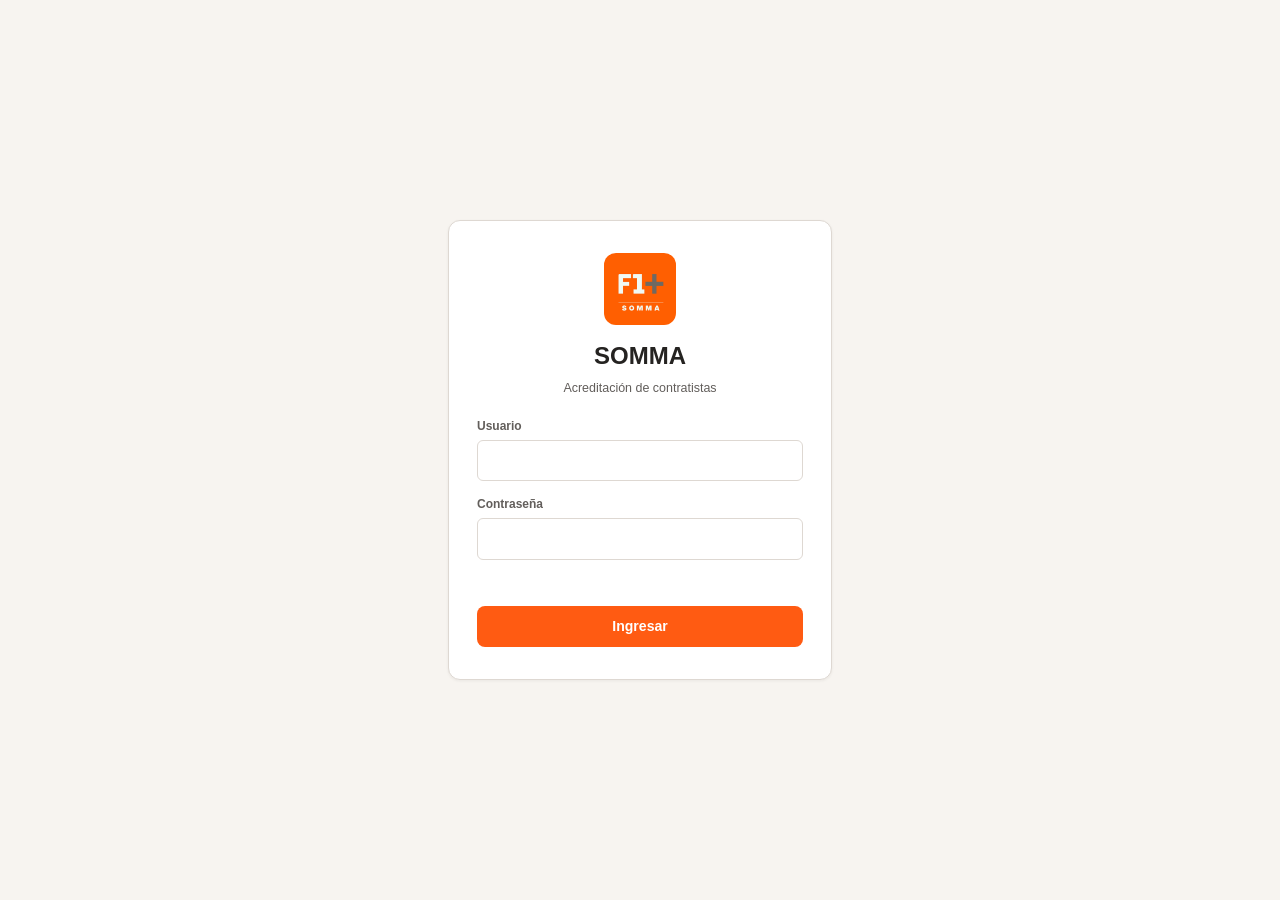
==== documentos-campo.html @ 143471c2 "Agrega login con usuario y contraseña (Supabase Auth) y acceso por contrata Co-Authored-By: Claude S" ====
<!doctype html>
<html lang="es">
<head>
  <meta charset="utf-8">
  <meta name="viewport" content="width=device-width, initial-scale=1">
  <title>SOMMA | Documentos de Campo</title>
  <meta name="description" content="Documentos de campo de F1 Services & Solutions.">
  <link rel="icon" href="assets/logo.png" type="image/png">
  <link rel="stylesheet" href="css/styles.css">
  <script src="js/supabase.js"></script>
  <script>requerirSesion();</script>
</head>
<body>
  <header class="topbar">
    <div class="topbar-inner">
      <a class="brand" href="index.html">
        <img src="assets/logo.png" alt="F1+ SOMMA" width="40" height="40">
        <span class="brand-text">
          <strong>SOMMA</strong>
          <small>Acreditación de contratistas</small>
        </span>
      </a>
      <button class="menu-toggle" aria-label="Abrir menú" aria-expanded="false" aria-controls="menu">
        <svg viewBox="0 0 24 24" width="24" height="24" fill="none" stroke="currentColor" stroke-width="1.8" stroke-linecap="round"><path d="M4 7h16M4 12h16M4 17h16"/></svg>
      </button>
      <nav class="toplinks" aria-label="Enlaces generales">
        <a href="index.html">Inicio</a>
        <a href="index.html#avisos">Avisos</a>
        <a href="index.html#contacto">Contáctenos</a>
      </nav>
    </div>
    <nav class="tabsbar" id="menu" aria-label="Menú principal">
      <a href="index.html" class="tab">Inicio</a>
      <a href="generar-listado.html" class="tab">Generar listado</a>
      <a href="ingreso-datos.html" class="tab">Ingreso de datos</a>
      <a href="#" class="tab">Auditorías</a>
      <a href="documentos-campo.html" class="tab active" aria-current="page">Documentos de Campo</a>
    </nav>
  </header>

  <main>
    <div class="page-head">
      <div class="title-row">
        <svg viewBox="0 0 24 24" width="22" height="22" fill="none" stroke="currentColor" stroke-width="1.8" stroke-linecap="round" aria-hidden="true"><path d="M8 6h12M8 12h12M8 18h12M4 6h.01M4 12h.01M4 18h.01"/></svg>
        <h1>Documentos de Campo</h1>
      </div>
    </div>

    <form class="card form-card" id="form-campo" novalidate>
      <section class="form-section" aria-labelledby="sec-actividad">
        <h2 id="sec-actividad">Datos de la actividad</h2>
        <div class="form-grid">
          <div class="field span-2">
            <label for="actividad">Actividad <span class="req" aria-hidden="true">*</span></label>
            <input type="text" id="actividad" name="actividad" autocomplete="off" required>
            <p class="field-error" role="alert"></p>
          </div>
          <div class="field span-2">
            <label for="site">Site <span class="req" aria-hidden="true">*</span></label>
            <input type="text" id="site" name="site" autocomplete="off" required>
            <p class="field-error" role="alert"></p>
          </div>
          <div class="field">
            <label for="fecha">Fecha <span class="req" aria-hidden="true">*</span></label>
            <input type="date" id="fecha" name="fecha" required>
            <p class="field-error" role="alert"></p>
          </div>
          <div class="field">
            <label for="alto-riesgo">¿Trabajo de alto riesgo? <span class="req" aria-hidden="true">*</span></label>
            <select id="alto-riesgo" name="altoRiesgo" required>
              <option value="">Elige una opción...</option>
              <option value="si">Sí</option>
              <option value="no">No</option>
            </select>
            <p class="field-error" role="alert"></p>
          </div>
        </div>
      </section>

      <section class="form-section" id="sec-docs" aria-labelledby="sec-docs-titulo" hidden>
        <h2 id="sec-docs-titulo">Documentos a anexar</h2>
        <p class="muted small docs-ayuda">Formato PDF o imagen (JPG, PNG, WEBP). Máximo 10 MB por archivo.</p>
        <div class="form-grid" id="docs-lista"></div>
      </section>

      <div class="form-actions">
        <p class="form-status" id="form-status" role="status" aria-live="polite"></p>
        <button type="reset" class="btn-ghost">Limpiar</button>
        <button type="submit" class="btn-primary">Guardar documentos</button>
      </div>
    </form>
  </main>

  <footer class="footer">
    <p>&copy; <span id="year"></span> F1 Services &amp; Solutions · SOMMA</p>
  </footer>

  <script src="js/common.js"></script>
  <script src="js/campo.js"></script>
</body>
</html>
---- css/styles.css ----
/* Paleta tomada de inventario-ti (F1+) */
:root {
  --f1-orange: #ff5b12;
  --f1-orange-dark: #e14e08;
  --f1-ink: #252321;
  --f1-stone: #625e5b;
  --f1-stone-dark: #5e5a57;
  --f1-cream: #f7f4f0;
  --f1-border: #ded8d2;
  --f1-blue: #68aadf;
  --f1-tag: #ede8e2;

  /* Tonos de estado usados en inventario-ti */
  --ok: #10b981;
  --ok-bg: #d1fae5;
  --ok-text: #047857;
  --warn-bg: #fef3c7;
  --warn-text: #b45309;
  --bad: #ef4444;
  --bad-text: #b91c1c;
  --bad-bg: #fee2e2;
  --bad-soft: #fef2f2;
  --bad-border: #fee2e2;
}

* { box-sizing: border-box; }

body {
  margin: 0;
  background: var(--f1-cream);
  color: var(--f1-ink);
  font-family: Arial, Helvetica, sans-serif;
  line-height: 1.45;
}

h1, h2, p, ul { margin: 0; }
ul { padding: 0; list-style: none; }
button { font: inherit; cursor: pointer; }
a { color: inherit; }

.muted { color: var(--f1-stone); }
.small { font-size: 0.78rem; }

/* ---------- Cabecera ---------- */
.topbar { background: var(--f1-stone-dark); color: #fff; }
.topbar-inner {
  display: flex;
  align-items: center;
  justify-content: space-between;
  gap: 1rem;
  max-width: 80rem;
  margin: 0 auto;
  padding: 0.75rem 1.25rem;
}
.brand { display: flex; align-items: center; gap: 0.75rem; text-decoration: none; }
.brand img { border-radius: 8px; box-shadow: 0 1px 3px rgba(0, 0, 0, 0.25); }
.brand-text { display: grid; line-height: 1.15; }
.brand-text strong { font-size: 1rem; font-weight: 900; letter-spacing: 0.04em; }
.brand-text small { font-size: 0.6rem; text-transform: uppercase; letter-spacing: 0.18em; color: rgba(255, 255, 255, 0.5); }

.toplinks { display: flex; gap: 1.75rem; }
.toplinks a { color: rgba(255, 255, 255, 0.85); text-decoration: none; font-size: 0.9rem; font-weight: 600; }
.toplinks a:hover { color: #fff; }

.menu-toggle { display: none; background: none; border: 0; color: #fff; padding: 0.25rem; }

.tabsbar {
  display: flex;
  gap: 0.5rem;
  max-width: 80rem;
  margin: 0 auto;
  padding: 0 1.25rem;
  overflow-x: auto;
  border-top: 1px solid rgba(255, 255, 255, 0.1);
}
.tab {
  padding: 0.7rem 1.4rem;
  margin-top: 0.6rem;
  border-radius: 8px 8px 0 0;
  background: rgba(255, 255, 255, 0.1);
  color: rgba(255, 255, 255, 0.8);
  text-decoration: none;
  font-size: 0.88rem;
  font-weight: 600;
  white-space: nowrap;
}
.tab:hover { background: rgba(255, 255, 255, 0.18); color: #fff; }
.tab.active { background: var(--f1-orange); color: #fff; }

/* ---------- Página ---------- */
main { max-width: 80rem; margin: 0 auto; padding: 1.75rem 1.25rem 3rem; }

.page-head {
  display: flex;
  flex-wrap: wrap;
  align-items: center;
  justify-content: space-between;
  gap: 1rem;
  margin-bottom: 1.5rem;
}
.page-head h1 { font-size: 1.45rem; font-weight: 800; letter-spacing: 0.01em; }
.page-head p { color: var(--f1-stone); font-size: 0.85rem; }
.demo-tag {
  display: inline-block;
  margin-left: 0.5rem;
  padding: 0.15rem 0.55rem;
  border-radius: 999px;
  background: var(--f1-tag);
  color: var(--f1-stone);
  font-size: 0.65rem;
  font-weight: 700;
  letter-spacing: 0.06em;
  text-transform: uppercase;
  vertical-align: middle;
}
.page-actions { display: flex; flex-wrap: wrap; align-items: center; gap: 0.75rem; }

.btn-ghost, .btn-dark {
  display: inline-flex;
  align-items: center;
  gap: 0.45rem;
  padding: 0.6rem 1rem;
  border-radius: 8px;
  border: 0;
  font-size: 0.85rem;
  font-weight: 600;
}
.btn-ghost { background: transparent; color: var(--f1-stone); }
.btn-ghost:hover { color: var(--f1-ink); }
.btn-dark { background: var(--f1-ink); color: #fff; }
.btn-dark:hover { background: var(--f1-orange); }

.grid { display: grid; grid-template-columns: minmax(0, 1fr) 21rem; gap: 1.25rem; align-items: start; }

.card {
  background: #fff;
  border: 1px solid var(--f1-border);
  border-radius: 12px;
  box-shadow: 0 1px 3px rgba(37, 35, 33, 0.06);
}

/* ---------- Tabla ---------- */
.main-card { padding: 1.25rem 1.25rem 1rem; }

.tabs { display: flex; gap: 1.25rem; border-bottom: 1px solid var(--f1-border); margin-bottom: 1rem; overflow-x: auto; }
.tabbtn {
  display: inline-flex;
  align-items: center;
  gap: 0.5rem;
  padding: 0.5rem 0 0.8rem;
  background: none;
  border: 0;
  border-bottom: 2px solid transparent;
  color: var(--f1-stone);
  font-size: 0.9rem;
  font-weight: 600;
  white-space: nowrap;
}
.tabbtn.active { color: var(--f1-ink); border-bottom-color: var(--f1-orange); }

.pill { padding: 0.05rem 0.55rem; border-radius: 999px; font-size: 0.72rem; font-weight: 700; }
.pill-red { background: var(--bad-bg); color: var(--bad-text); }
.pill-green { background: var(--ok-bg); color: var(--ok-text); }
.pill-muted { background: var(--f1-tag); color: var(--f1-stone); }

.table-wrap { overflow-x: auto; border-radius: 8px; }
table { width: 100%; border-collapse: collapse; font-size: 0.85rem; min-width: 36rem; }
thead th {
  padding: 0.75rem 0.9rem;
  background: var(--f1-orange);
  color: #fff;
  text-align: left;
  font-weight: 700;
}
tbody td { padding: 0.7rem 0.9rem; border-bottom: 1px solid var(--f1-tag); }
tbody tr:nth-child(even) { background: var(--f1-cream); }
tbody tr:hover { background: var(--f1-tag); }
td.worker { font-weight: 700; }
td.due { font-weight: 700; color: var(--bad-text); }
td.due.warn { color: var(--warn-text); }
.empty-row td { padding: 2.5rem 0.9rem; text-align: center; color: var(--f1-stone); border-bottom: 0; }
.empty-row, .empty-row:hover { background: transparent !important; }
.aviso-vacio { padding: 1.25rem; text-align: center; color: var(--f1-stone); font-size: 0.85rem; background: #fff; border: 1px dashed var(--f1-border); border-radius: 8px; }
.empty { padding: 2rem 0.5rem; text-align: center; color: var(--f1-stone); }

/* ---------- Indicadores ---------- */
.side { display: grid; gap: 1.25rem; }
.kpi { padding: 1.1rem 1.25rem; }
.kpi header { display: flex; align-items: center; justify-content: space-between; gap: 0.5rem; margin-bottom: 0.4rem; }
.kpi h2 { font-size: 0.82rem; font-weight: 700; }
.kpi-big { display: flex; align-items: center; gap: 0.6rem; margin: 0.6rem 0; color: var(--f1-stone); }
.kpi-big strong { font-size: 2.6rem; line-height: 1; color: var(--f1-ink); }
.kpi-num { margin: 0.35rem 0 0.75rem; font-size: 1.7rem; font-weight: 800; }

.badge { padding: 0.1rem 0.6rem; border-radius: 999px; font-size: 0.68rem; font-weight: 600; }
.badge-red-soft, .badge.bajo { background: var(--bad-bg); color: var(--bad-text); }
.badge.medio { background: var(--warn-bg); color: var(--warn-text); }
.badge.alto, .badge-green { background: var(--ok-bg); color: var(--ok-text); }
.badge.sin-datos { background: var(--f1-tag); color: var(--f1-stone); }

.bar { height: 8px; border-radius: 999px; background: var(--f1-tag); overflow: hidden; margin-bottom: 0.5rem; }
.bar span { display: block; height: 100%; border-radius: 999px; background: var(--bad); transition: width 0.4s; }
.bar.medio span { background: #f59e0b; }
.bar.alto span { background: var(--ok); }

.donut-row { display: flex; align-items: center; justify-content: space-between; gap: 1rem; }
.legend { display: grid; gap: 0.35rem; font-size: 0.78rem; }
.legend li { display: flex; align-items: center; gap: 0.5rem; }
.legend i { width: 9px; height: 9px; border-radius: 50%; flex: none; }
.donut {
  position: relative;
  width: 8.5rem;
  height: 8.5rem;
  flex: none;
  border-radius: 50%;
}
.donut::after { content: ""; position: absolute; inset: 24%; border-radius: 50%; background: #fff; }

.alert {
  padding: 0.55rem 0.8rem;
  border: 1px solid var(--bad-border);
  border-radius: 6px;
  background: var(--bad-soft);
  color: var(--bad-text);
  font-size: 0.78rem;
}
.alert.hidden { display: none; }

/* ---------- Listado de trabajadores ---------- */
.title-row { display: flex; align-items: center; gap: 0.6rem; color: var(--f1-stone); }
.title-row h1 { color: var(--f1-ink); }

.filtros { position: relative; }
.btn-filtros {
  display: inline-flex;
  align-items: center;
  gap: 0.45rem;
  padding: 0.55rem 0.9rem;
  border: 0;
  border-radius: 8px;
  background: var(--f1-stone);
  color: #fff;
  font-size: 0.82rem;
  font-weight: 600;
}
.btn-filtros:hover { background: var(--f1-ink); }
.filtros-count { padding: 0 0.45rem; border-radius: 999px; background: var(--f1-orange); font-size: 0.7rem; }
.panel-filtros {
  position: absolute;
  right: 0;
  top: calc(100% + 0.5rem);
  z-index: 5;
  display: grid;
  gap: 0.8rem;
  width: 17rem;
  padding: 1rem;
  background: #fff;
  border: 1px solid var(--f1-border);
  border-radius: 10px;
  box-shadow: 0 8px 24px rgba(37, 35, 33, 0.14);
}
.panel-filtros[hidden] { display: none; }
.panel-filtros label { display: grid; gap: 0.25rem; font-size: 0.75rem; font-weight: 700; color: var(--f1-stone); }
.filtros-acciones { display: flex; justify-content: flex-end; }

.listado { padding: 1rem 1.25rem 1rem; }
.listado-tools { display: flex; flex-wrap: wrap; align-items: center; justify-content: space-between; gap: 0.75rem; margin-bottom: 0.9rem; font-size: 0.82rem; color: var(--f1-stone); }
.listado select, .listado input[type="search"], .panel-filtros select, .panel-filtros input[type="text"] {
  padding: 0.4rem 0.6rem;
  border: 1px solid var(--f1-border);
  border-radius: 6px;
  background: #fff;
  color: var(--f1-ink);
  font: inherit;
}
.listado input[type="search"] { margin-left: 0.4rem; min-width: 12rem; }
.listado select { margin: 0 0.35rem; }
.listado select:focus, .listado input:focus, .panel-filtros select:focus, .panel-filtros input:focus { outline: 2px solid var(--f1-orange); outline-offset: 0; border-color: transparent; }

.tabla-listado { min-width: 46rem; }
.tabla-listado thead th { white-space: nowrap; }
.col-check { width: 2.2rem; }
.sort { padding: 0; border: 0; background: none; color: inherit; font: inherit; font-weight: 700; display: inline-flex; gap: 0.3rem; align-items: center; }
.sort .arrow { font-size: 0.6rem; opacity: 0.9; min-width: 0.6rem; }

.nombre-btn { padding: 0; border: 0; background: none; color: inherit; font: inherit; font-weight: 700; text-align: left; }
.nombre-btn:hover, .nombre-btn[aria-expanded="true"] { color: var(--f1-orange-dark); }
.nombre-btn .caret { font-size: 0.7rem; color: var(--f1-stone); }
.nombre-btn:focus-visible { outline: 2px solid var(--f1-orange); outline-offset: 2px; border-radius: 3px; }

.menu-acciones {
  position: absolute;
  z-index: 20;
  min-width: 13.5rem;
  padding: 0.3rem;
  background: #fff;
  border: 1px solid var(--f1-border);
  border-radius: 8px;
  box-shadow: 0 8px 24px rgba(37, 35, 33, 0.16);
}
.menu-acciones[hidden] { display: none; }
.menu-item {
  display: flex;
  align-items: center;
  gap: 0.6rem;
  width: 100%;
  padding: 0.55rem 0.7rem;
  border: 0;
  border-radius: 6px;
  background: none;
  color: var(--f1-ink);
  font-size: 0.83rem;
  text-align: left;
}
.menu-item svg { color: var(--f1-stone); flex: none; }
.menu-item:hover, .menu-item:focus-visible { background: var(--f1-cream); outline: none; color: var(--f1-orange-dark); }
.menu-item:hover svg, .menu-item:focus-visible svg { color: var(--f1-orange-dark); }
.menu-item + .menu-item { border-top: 1px solid var(--f1-tag); border-radius: 0; }

.toast {
  position: fixed;
  left: 50%;
  bottom: 1.5rem;
  z-index: 30;
  max-width: calc(100vw - 2rem);
  padding: 0.7rem 1.1rem;
  border-radius: 8px;
  background: var(--f1-ink);
  color: #fff;
  font-size: 0.82rem;
  opacity: 0;
  pointer-events: none;
  transform: translate(-50%, 0.5rem);
  transition: opacity 0.2s, transform 0.2s;
}
.toast.visible { opacity: 1; transform: translate(-50%, 0); }

.estado { display: inline-block; padding: 0.12rem 0.55rem; border-radius: 4px; font-size: 0.7rem; font-weight: 700; white-space: nowrap; }
.estado.ok { background: var(--ok-bg); color: var(--ok-text); }
.estado.no { background: var(--bad-bg); color: var(--bad-text); }

.listado-pie { display: flex; flex-wrap: wrap; align-items: center; justify-content: space-between; gap: 0.75rem; margin-top: 0.9rem; }
.paginas { display: flex; align-items: center; gap: 0.75rem; }
.pag { padding: 0.4rem 0.9rem; border: 1px solid var(--f1-border); border-radius: 6px; background: #fff; color: var(--f1-ink); font-size: 0.8rem; font-weight: 600; }
.pag:hover:not(:disabled) { border-color: var(--f1-orange); color: var(--f1-orange-dark); }
.pag:disabled { opacity: 0.45; cursor: default; }

/* ---------- Formulario de ingreso ---------- */
.form-card { padding: 1.5rem 1.5rem 1.25rem; }
.form-section { padding-bottom: 1.25rem; margin-bottom: 1.25rem; border-bottom: 1px solid var(--f1-border); }
.form-section h2 { margin-bottom: 0.9rem; font-size: 1rem; color: var(--f1-ink); }

.form-grid { display: grid; grid-template-columns: repeat(4, minmax(0, 1fr)); gap: 1rem 1.25rem; }
.field { display: grid; align-content: start; gap: 0.3rem; }
.field.span-2 { grid-column: span 2; }
.field label { font-size: 0.75rem; font-weight: 700; color: var(--f1-stone); }
.req { color: var(--bad); }
.field input, .field select {
  width: 100%;
  padding: 0.6rem 0.7rem;
  border: 1px solid var(--f1-border);
  border-radius: 6px;
  background: #fff;
  color: var(--f1-ink);
  font: inherit;
  font-size: 0.88rem;
}
.field input:focus, .field select:focus { outline: 2px solid var(--f1-orange); outline-offset: 0; border-color: transparent; }
.field.invalid input, .field.invalid select { border-color: var(--bad); }
.field-error { min-height: 0; margin: 0; font-size: 0.72rem; color: var(--bad-text); }
.field-error:empty { display: none; }

.form-actions { display: flex; flex-wrap: wrap; align-items: center; justify-content: flex-end; gap: 0.75rem; }
.form-actions .form-status { margin-right: auto; font-size: 0.82rem; }
.btn-primary {
  padding: 0.65rem 1.3rem;
  border: 0;
  border-radius: 8px;
  background: var(--f1-orange);
  color: #fff;
  font-size: 0.88rem;
  font-weight: 700;
}
.btn-primary:hover { background: var(--f1-orange-dark); }
.form-status.ok { color: var(--ok-text); }
.form-status.error { color: var(--bad-text); }

/* ---------- Avisos ---------- */
.avisos { margin-top: 2rem; }
.avisos-head { display: flex; align-items: center; gap: 0.75rem; margin-bottom: 0.9rem; color: var(--f1-stone); }
.avisos-head h2 { color: var(--f1-ink); font-size: 1.15rem; }
.aviso-list { display: grid; gap: 0.75rem; }
.aviso {
  padding: 0.9rem 1.1rem;
  background: #fff;
  border: 1px solid var(--f1-border);
  border-left: 4px solid var(--f1-orange);
  border-radius: 8px;
}
.aviso h3 { margin: 0 0 0.2rem; font-size: 0.9rem; }
.aviso p { font-size: 0.82rem; color: var(--f1-stone); }
.aviso time { font-size: 0.7rem; color: var(--f1-stone); text-transform: uppercase; letter-spacing: 0.08em; }

.footer { padding: 1.25rem; text-align: center; background: var(--f1-ink); color: rgba(255, 255, 255, 0.6); font-size: 0.78rem; }

/* ---------- Responsive ---------- */
@media (max-width: 960px) {
  .form-grid { grid-template-columns: repeat(2, minmax(0, 1fr)); }
  .grid { grid-template-columns: minmax(0, 1fr); }
  .side { grid-template-columns: repeat(auto-fit, minmax(16rem, 1fr)); }
}

@media (max-width: 640px) {
  .menu-toggle { display: block; }
  .toplinks { display: none; }
  .tabsbar { display: none; flex-direction: column; gap: 0; padding: 0.5rem 1.25rem 0.75rem; }
  .tabsbar.open { display: flex; }
  .tab { margin-top: 0.25rem; border-radius: 8px; }
  .page-head h1 { font-size: 1.15rem; }
  .form-grid { grid-template-columns: minmax(0, 1fr); }
  .field.span-2 { grid-column: auto; }
  .form-card { padding: 1.1rem; }
  .form-actions .btn-primary { width: 100%; }
  .panel-filtros { right: auto; left: 0; width: min(17rem, calc(100vw - 2.5rem)); }
  .btn-dark { width: 100%; justify-content: center; }
}

/* ---------- Documentos de campo ---------- */
.docs-ayuda { margin: -0.4rem 0 0.9rem; }
#sec-docs { border-bottom: 0; margin-bottom: 0.5rem; }
.field input[type="file"] { padding: 0.45rem 0.6rem; background: var(--f1-cream); }
.field.invalid input[type="file"] { border-color: var(--bad); }
.field input[type="file"]::file-selector-button {
  margin-right: 0.7rem; padding: 0.35rem 0.7rem; border: 0; border-radius: 5px;
  background: var(--f1-ink); color: #fff; font: inherit; font-size: 0.8rem; font-weight: 600; cursor: pointer;
}
.field input[type="file"]::file-selector-button:hover { background: var(--f1-orange); }

/* ---------- Inicio de sesión ---------- */
.login-body { min-height: 100vh; display: grid; place-items: center; background: var(--f1-cream); }
.login-main { width: 100%; padding: 1.5rem 1rem; }
.login-card { display: grid; gap: 0.9rem; width: min(24rem, 100%); margin: 0 auto; padding: 2rem 1.75rem; text-align: center; }
.login-card img { margin: 0 auto; border-radius: 12px; }
.login-card h1 { margin: 0; font-size: 1.5rem; color: var(--f1-ink); }
.login-card .muted { margin: -0.6rem 0 0.4rem; }
.login-card .field { text-align: left; }
.login-card .form-status { min-height: 1.1rem; margin: 0; font-size: 0.82rem; }
.login-card .btn-primary { width: 100%; }
.login-card .btn-primary:disabled { opacity: 0.6; cursor: wait; }
.sesion-usuario { color: #fff; display: inline-flex; align-items: center; gap: 0.75rem; }
.sesion-usuario span { font-size: 0.85rem; opacity: 0.85; }
.sesion-usuario button { padding: 0; border: 0; background: none; color: inherit; font: inherit; font-weight: 600; cursor: pointer; }
.sesion-usuario button:hover { color: var(--f1-orange); }
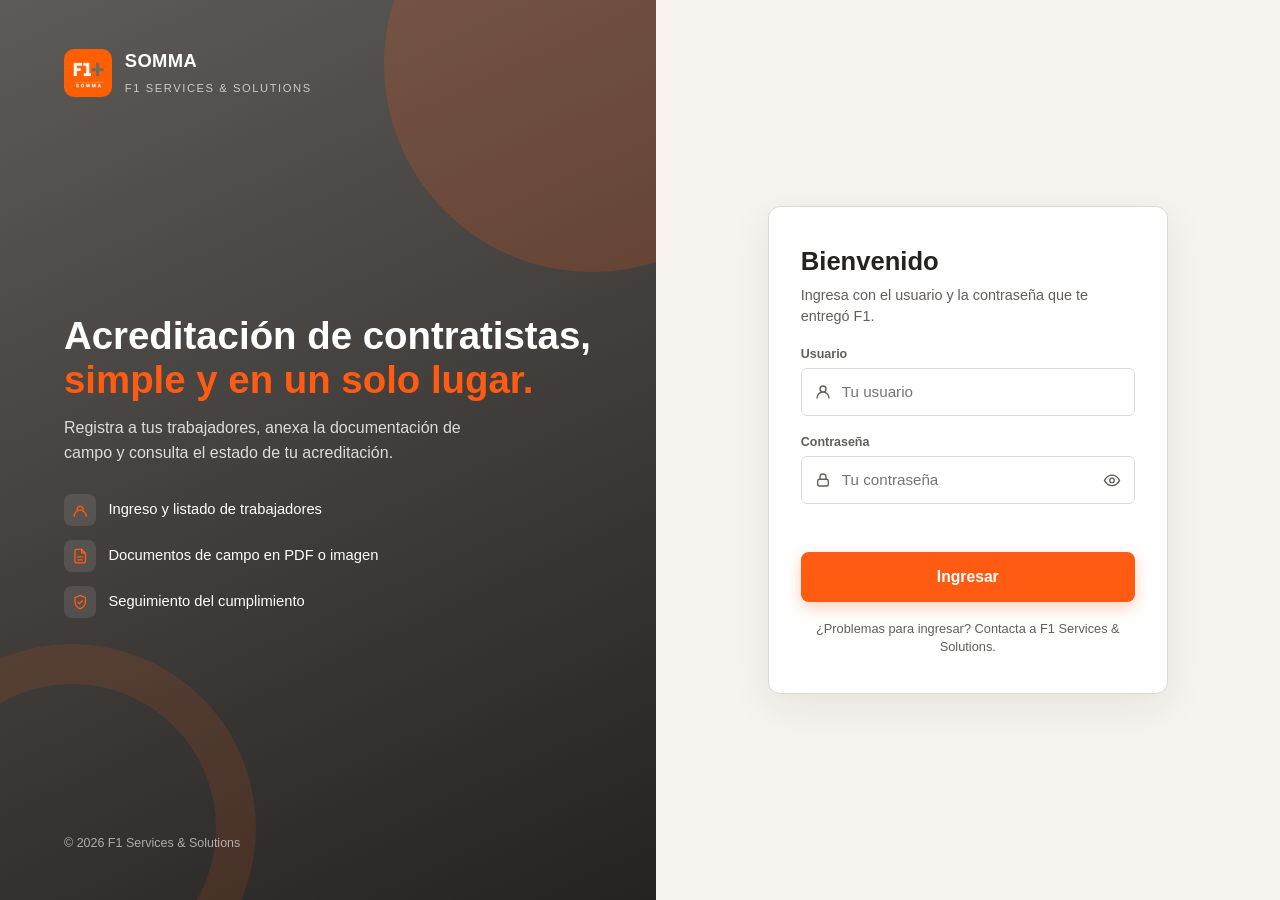
==== commit f8373740: "Agrega campo Contrata autocompletado desde la sesión en Documentos de Campo Co-Authored-By: Claude S" ====
--- a/documentos-campo.html
+++ b/documentos-campo.html
@@ -51,6 +51,10 @@
         <h2 id="sec-actividad">Datos de la actividad</h2>
         <div class="form-grid">
           <div class="field span-2">
+            <label for="contrata">Contrata</label>
+            <input type="text" id="contrata" name="contrata" readonly aria-readonly="true">
+          </div>
+          <div class="field span-2">
             <label for="actividad">Actividad <span class="req" aria-hidden="true">*</span></label>
             <input type="text" id="actividad" name="actividad" autocomplete="off" required>
             <p class="field-error" role="alert"></p>
--- a/css/styles.css
+++ b/css/styles.css
@@ -437,17 +437,64 @@
 .field input[type="file"]::file-selector-button:hover { background: var(--f1-orange); }
 
 /* ---------- Inicio de sesión ---------- */
-.login-body { min-height: 100vh; display: grid; place-items: center; background: var(--f1-cream); }
-.login-main { width: 100%; padding: 1.5rem 1rem; }
-.login-card { display: grid; gap: 0.9rem; width: min(24rem, 100%); margin: 0 auto; padding: 2rem 1.75rem; text-align: center; }
-.login-card img { margin: 0 auto; border-radius: 12px; }
-.login-card h1 { margin: 0; font-size: 1.5rem; color: var(--f1-ink); }
-.login-card .muted { margin: -0.6rem 0 0.4rem; }
-.login-card .field { text-align: left; }
-.login-card .form-status { min-height: 1.1rem; margin: 0; font-size: 0.82rem; }
-.login-card .btn-primary { width: 100%; }
-.login-card .btn-primary:disabled { opacity: 0.6; cursor: wait; }
 .sesion-usuario { color: #fff; display: inline-flex; align-items: center; gap: 0.75rem; }
 .sesion-usuario span { font-size: 0.85rem; opacity: 0.85; }
 .sesion-usuario button { padding: 0; border: 0; background: none; color: inherit; font: inherit; font-weight: 600; cursor: pointer; }
 .sesion-usuario button:hover { color: var(--f1-orange); }
+
+/* Login: panel de marca + formulario */
+.login-body { min-height: 100vh; background: var(--f1-cream); }
+.login-layout { display: grid; grid-template-columns: minmax(0, 1.05fr) minmax(0, 1fr); min-height: 100vh; }
+.login-brand {
+  position: relative; display: flex; flex-direction: column; justify-content: space-between; gap: 2rem;
+  padding: 3rem clamp(2rem, 5vw, 4.5rem); color: #fff; overflow: hidden;
+  background: linear-gradient(155deg, var(--f1-stone-dark) 0%, var(--f1-ink) 100%);
+}
+.login-brand::before, .login-brand::after { content: ""; position: absolute; border-radius: 50%; pointer-events: none; }
+.login-brand::before { width: 26rem; height: 26rem; right: -9rem; top: -9rem; background: var(--f1-orange); opacity: 0.18; }
+.login-brand::after { width: 18rem; height: 18rem; left: -7rem; bottom: -7rem; border: 2.5rem solid var(--f1-orange); opacity: 0.12; }
+.login-brand > * { position: relative; z-index: 1; }
+.login-marca { display: flex; align-items: center; gap: 0.8rem; }
+.login-marca img { border-radius: 10px; }
+.login-marca strong { display: block; font-size: 1.15rem; letter-spacing: 0.02em; }
+.login-marca small { font-size: 0.7rem; letter-spacing: 0.14em; text-transform: uppercase; opacity: 0.7; }
+.login-mensaje h2 { margin: 0 0 0.9rem; font-size: clamp(1.7rem, 3vw, 2.4rem); line-height: 1.15; font-weight: 800; }
+.login-mensaje h2 span { color: var(--f1-orange); }
+.login-mensaje > p { max-width: 28rem; margin: 0 0 1.75rem; line-height: 1.55; opacity: 0.82; }
+.login-puntos { display: grid; gap: 0.85rem; margin: 0; padding: 0; list-style: none; }
+.login-puntos li { display: flex; align-items: center; gap: 0.75rem; font-size: 0.92rem; }
+.login-puntos svg {
+  flex: none; box-sizing: content-box; padding: 0.45rem; border-radius: 8px;
+  background: rgba(255, 255, 255, 0.1); color: var(--f1-orange);
+}
+.login-pie { margin: 0; font-size: 0.78rem; opacity: 0.6; }
+
+.login-main { display: grid; place-items: center; padding: 2rem 1.25rem; }
+.login-card { width: min(25rem, 100%); display: grid; gap: 1.1rem; padding: 2.25rem 2rem; box-shadow: 0 12px 40px rgba(37, 35, 33, 0.08); }
+.login-card h1 { margin: 0; font-size: 1.6rem; color: var(--f1-ink); }
+.login-card > header p { margin: 0.3rem 0 0; font-size: 0.9rem; color: var(--f1-stone); }
+.login-card .field label { font-size: 0.78rem; }
+.input-icono { position: relative; }
+.input-icono > svg { position: absolute; left: 0.8rem; top: 50%; transform: translateY(-50%); color: var(--f1-stone); pointer-events: none; }
+.login-card .input-icono input { padding: 0.75rem 0.8rem 0.75rem 2.5rem; font-size: 0.95rem; }
+.login-card .input-icono input[type="password"], .login-card .input-icono input.visible { padding-right: 2.9rem; }
+.ver-clave {
+  position: absolute; right: 0.35rem; top: 50%; transform: translateY(-50%); display: grid; place-items: center;
+  width: 2.2rem; height: 2.2rem; border: 0; border-radius: 6px; background: none; color: var(--f1-stone); cursor: pointer;
+}
+.ver-clave:hover { color: var(--f1-orange); background: var(--f1-cream); }
+.login-card .form-status { min-height: 1.1rem; margin: -0.3rem 0 0; font-size: 0.83rem; }
+.login-card .btn-primary { width: 100%; padding: 0.85rem; font-size: 0.98rem; box-shadow: 0 6px 16px rgba(255, 91, 18, 0.28); }
+.login-card .btn-primary:disabled { opacity: 0.6; cursor: wait; }
+.login-ayuda { margin: 0; text-align: center; font-size: 0.8rem; color: var(--f1-stone); }
+
+@media (max-width: 860px) {
+  .login-layout { grid-template-columns: minmax(0, 1fr); min-height: 0; }
+  .login-brand { padding: 1.6rem 1.5rem 1.9rem; gap: 1rem; }
+  .login-mensaje > p, .login-puntos, .login-pie { display: none; }
+  .login-mensaje h2 { margin: 0; font-size: 1.4rem; }
+  .login-main { padding: 1.5rem 1rem 2.5rem; }
+  .login-card { padding: 1.75rem 1.4rem; }
+}
+.field input[readonly] { background: var(--f1-cream); color: var(--f1-stone); font-weight: 600; cursor: default; }
+.field input[readonly]:focus { outline: none; border-color: var(--f1-border); }
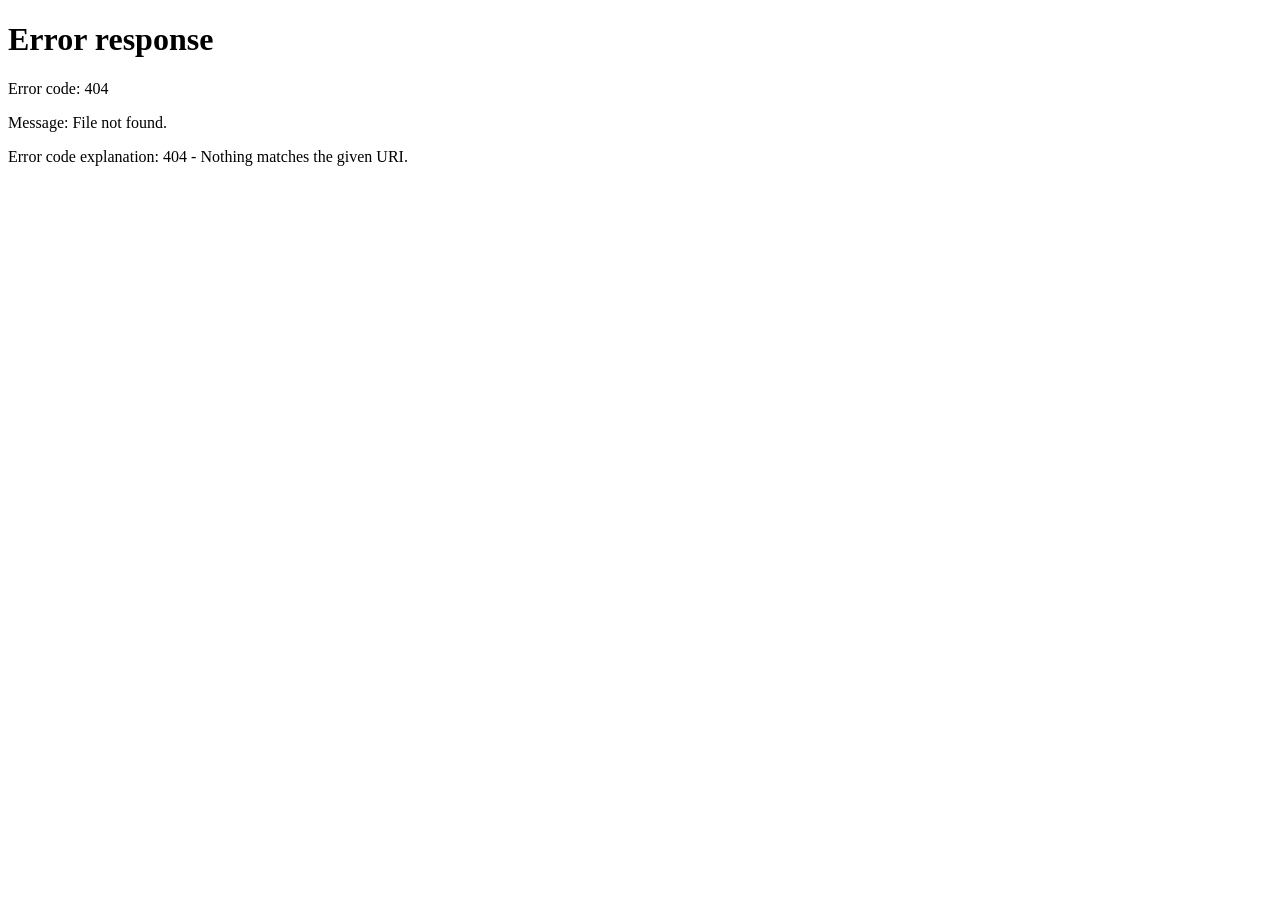
==== commit 66110fcc: "Quita .html de las direcciones (cleanUrls en Vercel y enlaces actualizados) Co-Authored-By: Claude S" ====
--- a/documentos-campo.html
+++ b/documentos-campo.html
@@ -13,7 +13,7 @@
 <body>
   <header class="topbar">
     <div class="topbar-inner">
-      <a class="brand" href="index.html">
+      <a class="brand" href="/">
         <img src="assets/logo.png" alt="F1+ SOMMA" width="40" height="40">
         <span class="brand-text">
           <strong>SOMMA</strong>
@@ -24,17 +24,17 @@
         <svg viewBox="0 0 24 24" width="24" height="24" fill="none" stroke="currentColor" stroke-width="1.8" stroke-linecap="round"><path d="M4 7h16M4 12h16M4 17h16"/></svg>
       </button>
       <nav class="toplinks" aria-label="Enlaces generales">
-        <a href="index.html">Inicio</a>
-        <a href="index.html#avisos">Avisos</a>
-        <a href="index.html#contacto">Contáctenos</a>
+        <a href="/">Inicio</a>
+        <a href="/#avisos">Avisos</a>
+        <a href="/#contacto">Contáctenos</a>
       </nav>
     </div>
     <nav class="tabsbar" id="menu" aria-label="Menú principal">
-      <a href="index.html" class="tab">Inicio</a>
-      <a href="generar-listado.html" class="tab">Generar listado</a>
-      <a href="ingreso-datos.html" class="tab">Ingreso de datos</a>
+      <a href="/" class="tab">Inicio</a>
+      <a href="/generar-listado" class="tab">Generar listado</a>
+      <a href="/ingreso-datos" class="tab">Ingreso de datos</a>
       <a href="#" class="tab">Auditorías</a>
-      <a href="documentos-campo.html" class="tab active" aria-current="page">Documentos de Campo</a>
+      <a href="/documentos-campo" class="tab active" aria-current="page">Documentos de Campo</a>
     </nav>
   </header>
 
@@ -93,7 +93,43 @@
         <button type="submit" class="btn-primary">Guardar documentos</button>
       </div>
     </form>
+
+    <section class="card listado registros" aria-labelledby="registros-titulo">
+      <div class="registros-head">
+        <div>
+          <h2 id="registros-titulo">Documentos de Campo Registrados</h2>
+          <p class="muted small" id="registros-sub"></p>
+        </div>
+        <button type="button" class="btn-ghost" id="btn-recargar">Actualizar</button>
+      </div>
+      <div class="table-wrap">
+        <table class="tabla-listado">
+          <thead>
+            <tr>
+              <th>Fecha</th>
+              <th class="col-contrata" hidden>Contrata</th>
+              <th>Actividad</th>
+              <th>Site</th>
+              <th>Alto riesgo</th>
+              <th>Documentos</th>
+              <th>SharePoint</th>
+              <th>Acciones</th>
+            </tr>
+          </thead>
+          <tbody id="registros-body"></tbody>
+        </table>
+      </div>
+    </section>
   </main>
+
+  <dialog class="modal" id="dlg-campo-docs" aria-labelledby="campo-docs-titulo">
+    <h2 id="campo-docs-titulo"></h2>
+    <p class="muted small campo-docs-sub" id="campo-docs-sub"></p>
+    <div class="docs-lista" id="campo-docs-lista"></div>
+    <div class="form-actions">
+      <button type="button" class="btn-primary" id="campo-docs-cerrar">Cerrar</button>
+    </div>
+  </dialog>
 
   <footer class="footer">
     <p>&copy; <span id="year"></span> F1 Services &amp; Solutions · SOMMA</p>
--- a/css/styles.css
+++ b/css/styles.css
@@ -58,9 +58,9 @@
 .brand-text strong { font-size: 1rem; font-weight: 900; letter-spacing: 0.04em; }
 .brand-text small { font-size: 0.6rem; text-transform: uppercase; letter-spacing: 0.18em; color: rgba(255, 255, 255, 0.5); }
 
-.toplinks { display: flex; gap: 1.75rem; }
-.toplinks a { color: rgba(255, 255, 255, 0.85); text-decoration: none; font-size: 0.9rem; font-weight: 600; }
-.toplinks a:hover { color: #fff; }
+.toplinks { display: flex; align-items: center; gap: 0.25rem; }
+.toplinks > a { padding: 0.45rem 0.8rem; border-radius: 8px; color: rgba(255, 255, 255, 0.85); text-decoration: none; font-size: 0.88rem; font-weight: 600; }
+.toplinks > a:hover { background: rgba(255, 255, 255, 0.12); color: #fff; }
 
 .menu-toggle { display: none; background: none; border: 0; color: #fff; padding: 0.25rem; }
 
@@ -437,10 +437,15 @@
 .field input[type="file"]::file-selector-button:hover { background: var(--f1-orange); }
 
 /* ---------- Inicio de sesión ---------- */
-.sesion-usuario { color: #fff; display: inline-flex; align-items: center; gap: 0.75rem; }
-.sesion-usuario span { font-size: 0.85rem; opacity: 0.85; }
-.sesion-usuario button { padding: 0; border: 0; background: none; color: inherit; font: inherit; font-weight: 600; cursor: pointer; }
-.sesion-usuario button:hover { color: var(--f1-orange); }
+.sesion-usuario { display: flex; align-items: center; gap: 0.65rem; margin-left: 0.75rem; padding-left: 1rem; border-left: 1px solid rgba(255, 255, 255, 0.2); color: #fff; }
+.sesion-avatar { display: grid; place-items: center; width: 2.1rem; height: 2.1rem; flex: none; border-radius: 50%; background: var(--f1-orange); color: #fff; font-size: 0.9rem; font-weight: 800; }
+.sesion-datos { display: grid; line-height: 1.2; min-width: 0; }
+.sesion-datos strong { max-width: 12rem; overflow: hidden; text-overflow: ellipsis; white-space: nowrap; font-size: 0.82rem; font-weight: 700; }
+.sesion-datos small { font-size: 0.62rem; font-weight: 700; letter-spacing: 0.12em; text-transform: uppercase; color: rgba(255, 255, 255, 0.55); }
+.btn-salir { display: inline-flex; align-items: center; gap: 0.4rem; margin-left: 0.4rem; padding: 0.45rem 0.85rem; border: 1px solid rgba(255, 255, 255, 0.35); border-radius: 999px; background: transparent; color: #fff; font: inherit; font-size: 0.8rem; font-weight: 700; cursor: pointer; white-space: nowrap; }
+.btn-salir:hover { background: var(--f1-orange); border-color: var(--f1-orange); }
+.tab-salir { display: none; border: 0; text-align: left; cursor: pointer; }
+@media (max-width: 640px) { .tab-salir { display: block; margin-top: 0.75rem; background: rgba(255, 255, 255, 0.06); } }
 
 /* Login: panel de marca + formulario */
 .login-body { min-height: 100vh; background: var(--f1-cream); }
@@ -498,3 +503,73 @@
 }
 .field input[readonly] { background: var(--f1-cream); color: var(--f1-stone); font-weight: 600; cursor: default; }
 .field input[readonly]:focus { outline: none; border-color: var(--f1-border); }
+
+/* Documentos de campo registrados */
+.registros { margin-top: 1.5rem; padding: 1.25rem 1.5rem; }
+.registros-head { display: flex; flex-wrap: wrap; align-items: center; justify-content: space-between; gap: 0.75rem; margin-bottom: 0.9rem; }
+.registros-head h2 { margin: 0; font-size: 1.05rem; color: var(--f1-ink); }
+.registros-head p { margin: 0.2rem 0 0; }
+.docs-chips { display: flex; flex-wrap: wrap; gap: 0.35rem; min-width: 14rem; }
+.chip-doc {
+  padding: 0.25rem 0.6rem; border: 1px solid var(--f1-border); border-radius: 999px; background: var(--f1-tag);
+  color: var(--f1-ink); font: inherit; font-size: 0.75rem; font-weight: 600; cursor: pointer;
+}
+.chip-doc:hover { background: var(--f1-orange); border-color: var(--f1-orange); color: #fff; }
+.chip-doc:disabled { opacity: 0.6; cursor: wait; }
+.estado.pend { background: #fef3c7; color: #b45309; }
+.btn-eliminar {
+  padding: 0.25rem 0.65rem; border: 1px solid var(--bad); border-radius: 6px; background: #fff;
+  color: var(--bad-text); font: inherit; font-size: 0.75rem; font-weight: 700; cursor: pointer;
+}
+.btn-eliminar:hover { background: var(--bad); color: #fff; }
+.btn-eliminar:disabled { opacity: 0.6; cursor: wait; }
+
+/* Ventanas de editar trabajador y estado de acreditación */
+.modal { width: min(46rem, calc(100vw - 2rem)); max-height: calc(100vh - 2rem); overflow: auto; padding: 1.5rem; border: 0; border-radius: 12px; box-shadow: 0 20px 60px rgba(37, 35, 33, 0.3); color: var(--f1-ink); }
+.modal::backdrop { background: rgba(37, 35, 33, 0.55); }
+.modal h2 { margin: 0 0 1rem; font-size: 1.1rem; }
+.modal-chico { width: min(24rem, calc(100vw - 2rem)); }
+.modal-grid { grid-template-columns: repeat(2, minmax(0, 1fr)); margin-bottom: 1rem; }
+.estado-nombre { margin: -0.4rem 0 1rem; font-weight: 700; }
+.modal .field select { width: 100%; padding: 0.6rem 0.7rem; border: 1px solid var(--f1-border); border-radius: 6px; background: #fff; font: inherit; font-size: 0.88rem; }
+.menu-item.peligro { color: var(--bad-text); }
+.menu-item.peligro:hover { background: var(--bad-bg); }
+@media (max-width: 640px) { .modal-grid { grid-template-columns: minmax(0, 1fr); } }
+
+/* Documentos del trabajador */
+.docs-contador { margin: -0.5rem 0 0.8rem; }
+.docs-lista { display: grid; gap: 0.5rem; margin-bottom: 0.8rem; }
+.doc-fila { display: flex; flex-wrap: wrap; align-items: center; justify-content: space-between; gap: 0.6rem; padding: 0.65rem 0.8rem; border: 1px solid var(--f1-border); border-radius: 8px; background: var(--f1-cream); }
+.doc-info { display: grid; gap: 0.1rem; min-width: 0; }
+.doc-info strong { font-size: 0.9rem; }
+.doc-estado { font-size: 0.75rem; color: var(--f1-stone); overflow-wrap: anywhere; }
+.doc-estado.cargado { color: var(--ok-text); font-weight: 600; }
+.doc-acciones { display: flex; flex-wrap: wrap; gap: 0.35rem; }
+.chip-doc.quitar:hover { background: var(--bad); border-color: var(--bad); }
+.doc-grupo { display: grid; gap: 0.5rem; padding: 0.7rem 0.8rem 0.8rem; border: 1px solid var(--f1-border); border-radius: 8px; }
+.doc-grupo-titulo { margin: 0; font-size: 0.78rem; font-weight: 700; letter-spacing: 0.04em; text-transform: uppercase; color: var(--f1-stone); }
+.doc-grupo .doc-fila { background: #fff; }
+
+/* Resumen por contrata (administrador) */
+.resumen-contratas { margin-top: 1.5rem; padding: 1.25rem 1.5rem; }
+.resumen-contratas h2 { margin: 0 0 0.2rem; font-size: 1.05rem; }
+.resumen-contratas .muted { margin: 0 0 0.9rem; }
+.doc-fechas { display: flex; flex-wrap: wrap; gap: 0.5rem 0.75rem; }
+.doc-fecha { display: grid; gap: 0.15rem; font-size: 0.7rem; font-weight: 700; color: var(--f1-stone); }
+.doc-fecha input { padding: 0.3rem 0.45rem; border: 1px solid var(--f1-border); border-radius: 6px; background: #fff; color: var(--f1-ink); font: inherit; font-size: 0.8rem; }
+.doc-fecha input:focus { outline: 2px solid var(--f1-orange); outline-offset: 0; border-color: transparent; }
+.doc-fecha .req { font-style: normal; }
+
+/* Tabla de documentos de campo registrados */
+.registros .tabla-listado { min-width: 50rem; table-layout: auto; }
+.registros tbody td { vertical-align: middle; }
+.registros td.nowrap { white-space: nowrap; }
+.registros td.col-texto { min-width: 8rem; max-width: 16rem; overflow-wrap: anywhere; }
+.registros thead th { white-space: nowrap; }
+.registros tbody tr:hover { background: var(--f1-tag); }
+.btn-docs {
+  padding: 0.35rem 0.8rem; border: 1px solid var(--f1-border); border-radius: 999px; background: #fff;
+  color: var(--f1-ink); font: inherit; font-size: 0.78rem; font-weight: 700; cursor: pointer;
+}
+.btn-docs:hover { background: var(--f1-ink); border-color: var(--f1-ink); color: #fff; }
+.campo-docs-sub { margin: -0.6rem 0 1rem; }
